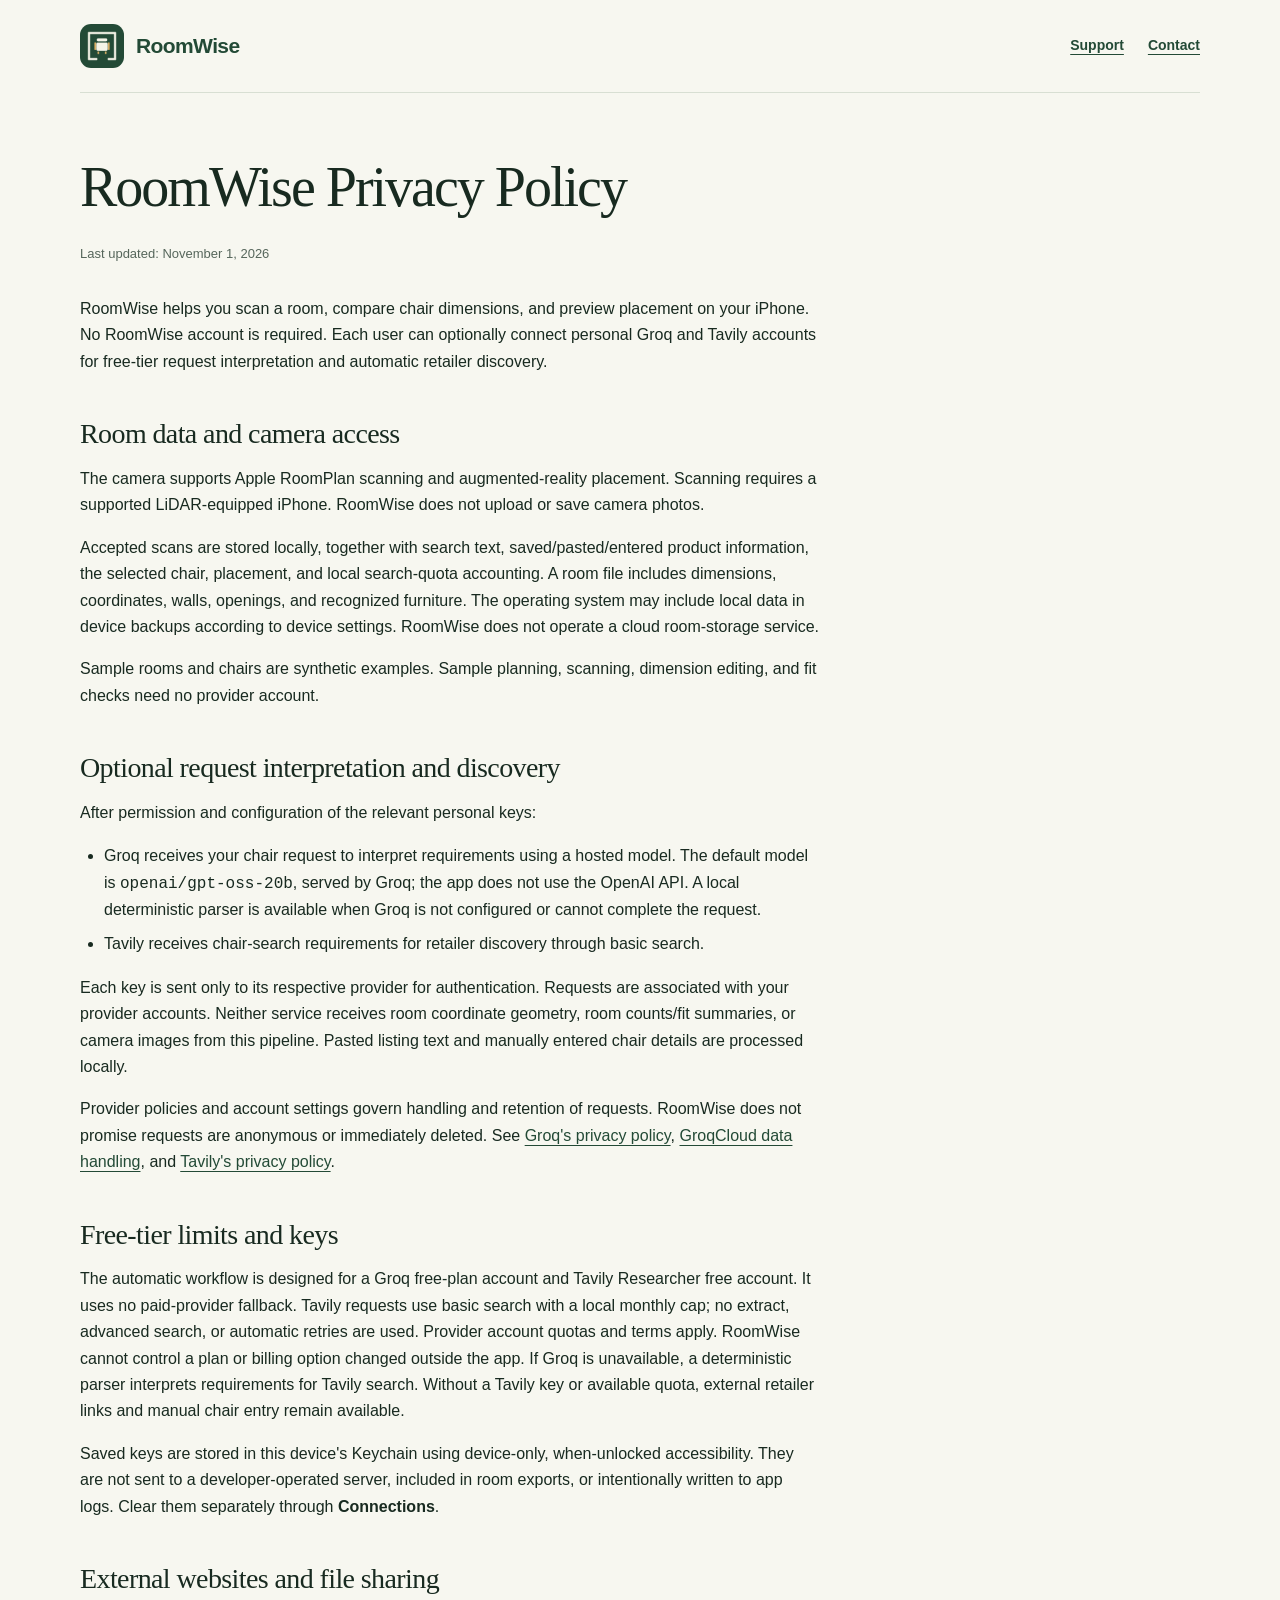
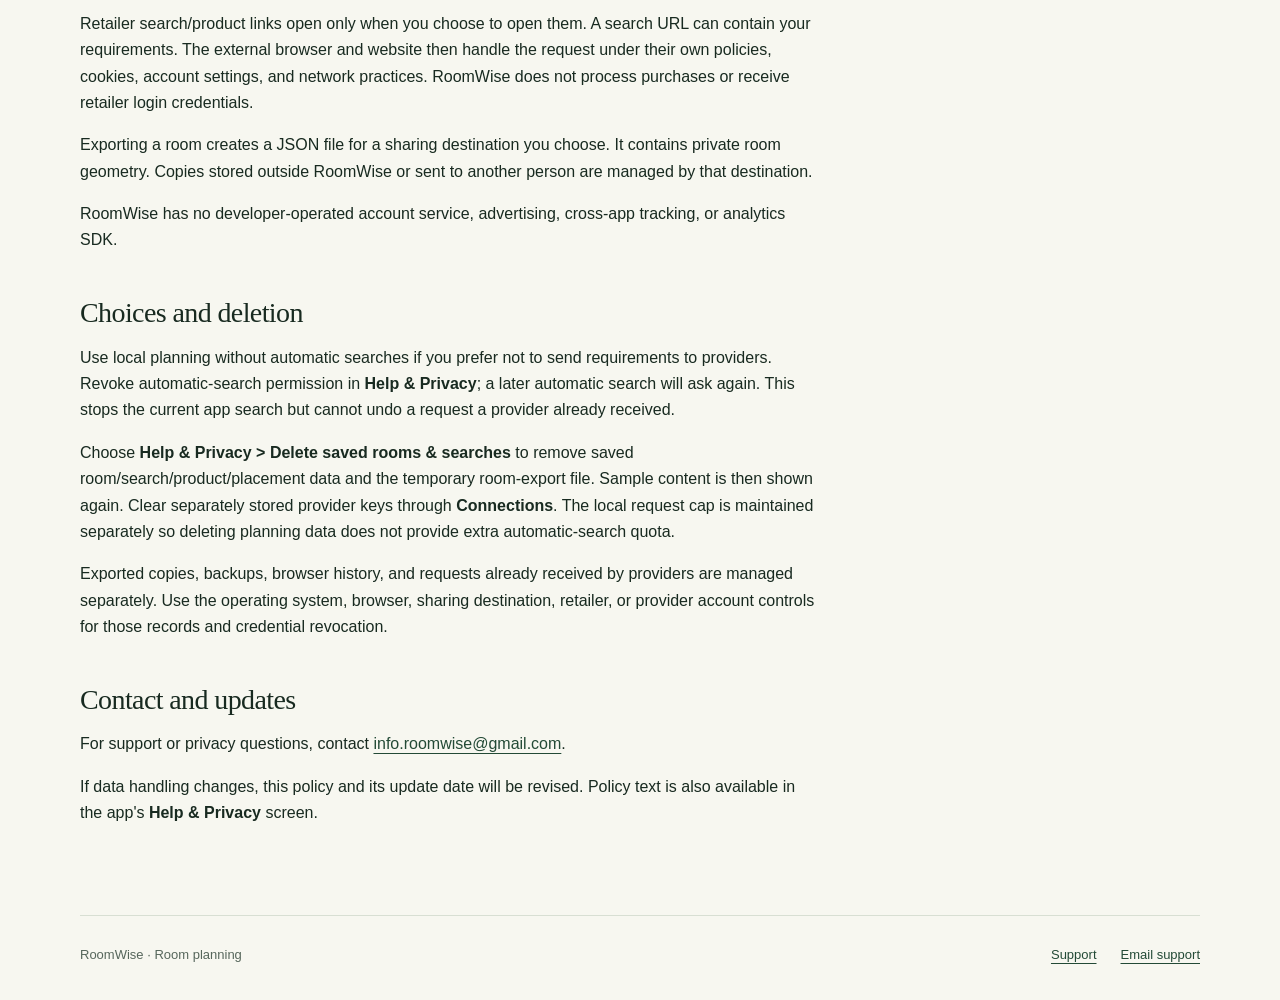
==== docs/store-site/privacy.html @ dbe4f3e3 "Publish RoomWise prototype with documentation and engineering checks" ====
<!doctype html>
<html lang="en">
<head>
  <meta charset="utf-8">
  <meta name="viewport" content="width=device-width, initial-scale=1">
  <meta name="description" content="How RoomWise handles local room data, optional live search, provider API keys, sharing, and deletion.">
  <title>RoomWise — Privacy Policy</title>
  <link rel="icon" href="icon.png" type="image/png">
  <link rel="stylesheet" href="styles.css">
</head>
<body>
  <a class="skip" href="#main">Skip to content</a>
  <div class="wrap">
    <header class="site-header">
      <a class="brand" href="index.html"><img src="icon.png" width="44" height="44" alt="">RoomWise</a>
      <nav class="site-nav" aria-label="Main"><a href="index.html">Support</a><a href="mailto:info.roomwise@gmail.com">Contact</a></nav>
    </header>
    <main class="policy" id="main">
<h1>RoomWise Privacy Policy</h1>
<p class="updated">Last updated: November 1, 2026</p>
<p>RoomWise helps you scan a room, compare chair dimensions, and preview placement on your iPhone. No RoomWise account is required. Each user can optionally connect personal Groq and Tavily accounts for free-tier request interpretation and automatic retailer discovery.</p>
<h2>Room data and camera access</h2>
<p>The camera supports Apple RoomPlan scanning and augmented-reality placement. Scanning requires a supported LiDAR-equipped iPhone. RoomWise does not upload or save camera photos.</p>
<p>Accepted scans are stored locally, together with search text, saved/pasted/entered product information, the selected chair, placement, and local search-quota accounting. A room file includes dimensions, coordinates, walls, openings, and recognized furniture. The operating system may include local data in device backups according to device settings. RoomWise does not operate a cloud room-storage service.</p>
<p>Sample rooms and chairs are synthetic examples. Sample planning, scanning, dimension editing, and fit checks need no provider account.</p>
<h2>Optional request interpretation and discovery</h2>
<p>After permission and configuration of the relevant personal keys:</p>
<ul><li>Groq receives your chair request to interpret requirements using a hosted model. The default model is <code>openai/gpt-oss-20b</code>, served by Groq; the app does not use the OpenAI API. A local deterministic parser is available when Groq is not configured or cannot complete the request.</li><li>Tavily receives chair-search requirements for retailer discovery through basic search.</li></ul>
<p>Each key is sent only to its respective provider for authentication. Requests are associated with your provider accounts. Neither service receives room coordinate geometry, room counts/fit summaries, or camera images from this pipeline. Pasted listing text and manually entered chair details are processed locally.</p>
<p>Provider policies and account settings govern handling and retention of requests. RoomWise does not promise requests are anonymous or immediately deleted. See <a href="https://groq.com/privacy-policy">Groq&#x27;s privacy policy</a>, <a href="https://console.groq.com/docs/your-data">GroqCloud data handling</a>, and <a href="https://www.tavily.com/privacy">Tavily&#x27;s privacy policy</a>.</p>
<h2>Free-tier limits and keys</h2>
<p>The automatic workflow is designed for a Groq free-plan account and Tavily Researcher free account. It uses no paid-provider fallback. Tavily requests use basic search with a local monthly cap; no extract, advanced search, or automatic retries are used. Provider account quotas and terms apply. RoomWise cannot control a plan or billing option changed outside the app. If Groq is unavailable, a deterministic parser interprets requirements for Tavily search. Without a Tavily key or available quota, external retailer links and manual chair entry remain available.</p>
<p>Saved keys are stored in this device&#x27;s Keychain using device-only, when-unlocked accessibility. They are not sent to a developer-operated server, included in room exports, or intentionally written to app logs. Clear them separately through <strong>Connections</strong>.</p>
<h2>External websites and file sharing</h2>
<p>Retailer search/product links open only when you choose to open them. A search URL can contain your requirements. The external browser and website then handle the request under their own policies, cookies, account settings, and network practices. RoomWise does not process purchases or receive retailer login credentials.</p>
<p>Exporting a room creates a JSON file for a sharing destination you choose. It contains private room geometry. Copies stored outside RoomWise or sent to another person are managed by that destination.</p>
<p>RoomWise has no developer-operated account service, advertising, cross-app tracking, or analytics SDK.</p>
<h2>Choices and deletion</h2>
<p>Use local planning without automatic searches if you prefer not to send requirements to providers. Revoke automatic-search permission in <strong>Help &amp; Privacy</strong>; a later automatic search will ask again. This stops the current app search but cannot undo a request a provider already received.</p>
<p>Choose <strong>Help &amp; Privacy &gt; Delete saved rooms &amp; searches</strong> to remove saved room/search/product/placement data and the temporary room-export file. Sample content is then shown again. Clear separately stored provider keys through <strong>Connections</strong>. The local request cap is maintained separately so deleting planning data does not provide extra automatic-search quota.</p>
<p>Exported copies, backups, browser history, and requests already received by providers are managed separately. Use the operating system, browser, sharing destination, retailer, or provider account controls for those records and credential revocation.</p>
<h2>Contact and updates</h2>
<p>For support or privacy questions, contact <a href="mailto:info.roomwise@gmail.com">info.roomwise@gmail.com</a>.</p>
<p>If data handling changes, this policy and its update date will be revised. Policy text is also available in the app&#x27;s <strong>Help &amp; Privacy</strong> screen.</p>
    </main>
    <footer class="site-footer"><span>RoomWise · Room planning</span><div class="footer-links"><a href="index.html">Support</a><a href="mailto:info.roomwise@gmail.com">Email support</a></div></footer>
  </div>
</body>
</html>
---- docs/store-site/styles.css ----
:root{color-scheme:light;--forest:#234a36;--ink:#182a20;--muted:#56665b;--paper:#f7f7f0;--line:#d8dfd3;--accent:#dcb168;--white:#fff;--surface:#eaf0e6}*{box-sizing:border-box}body{margin:0;background:var(--paper);color:var(--ink);font:17px/1.65 -apple-system,BlinkMacSystemFont,"Segoe UI",sans-serif}a{color:var(--forest);text-underline-offset:4px}a:hover{text-decoration-thickness:2px}a:focus-visible,summary:focus-visible{outline:3px solid #9b5b14;outline-offset:5px;border-radius:3px}.wrap{width:min(1120px,calc(100% - 48px));margin:auto}.site-header{display:flex;align-items:center;justify-content:space-between;gap:24px;padding:24px 0;border-bottom:1px solid var(--line)}.brand{display:flex;align-items:center;gap:12px;text-decoration:none;font-size:21px;font-weight:700;letter-spacing:-.6px}.brand img{width:44px;height:44px;border-radius:11px}.site-nav{display:flex;gap:24px;font-size:14px;font-weight:600}.hero{padding:88px 0 72px;display:grid;grid-template-columns:1.45fr 1fr;align-items:center;gap:72px}.eyebrow{font-size:12px;letter-spacing:2px;text-transform:uppercase;font-weight:700;color:var(--forest);margin:0 0 20px}h1,h2,h3{line-height:1.1;letter-spacing:-1.4px}h1{font-family:Georgia,"Times New Roman",serif;font-weight:400;font-size:clamp(46px,6vw,76px);margin:0 0 24px;max-width:700px}.intro{font-size:20px;color:var(--muted);max-width:570px;margin-bottom:0}.contact-card{border-radius:22px;background:var(--forest);color:var(--paper);padding:36px}.contact-card h2{font-size:27px;margin:0 0 16px;letter-spacing:-.6px}.contact-card p{color:#d8e4d5;margin:0 0 28px;font-size:16px}.button{display:inline-flex;justify-content:center;align-items:center;gap:12px;border-radius:9px;padding:13px 18px;background:var(--paper);color:var(--forest);font-weight:650;text-decoration:none;font-size:15px}.contact-card small{display:block;margin-top:16px;color:#d8e4d5;font-size:13px}.facts{display:grid;grid-template-columns:repeat(3,1fr);border-top:1px solid var(--line);border-bottom:1px solid var(--line)}.facts div{padding:26px 24px 26px 0}.facts div+div{border-left:1px solid var(--line);padding-left:28px}.facts strong{display:block;font-size:15px;margin-bottom:4px}.facts span{font-size:14px;color:var(--muted)}.faq{display:grid;grid-template-columns:1fr 2fr;gap:72px;padding:72px 0}.faq h2{font-family:Georgia,"Times New Roman",serif;font-size:40px;font-weight:400;margin:0 0 16px}.faq .aside-copy{color:var(--muted);font-size:16px;max-width:260px}details{padding:22px 0;border-bottom:1px solid var(--line)}details:first-child{padding-top:0}summary{font-weight:650;cursor:pointer;padding-right:20px}details p{color:var(--muted);font-size:16px;margin:16px 0 0}details p+p{margin-top:12px}.note{padding:32px 36px;background:var(--surface);border-radius:16px;margin-bottom:72px}.note h2{font-size:23px;letter-spacing:-.5px;margin:0 0 12px}.note p{margin:0;color:var(--muted);font-size:16px;max-width:900px}.site-footer{border-top:1px solid var(--line);padding:28px 0 36px;display:flex;justify-content:space-between;gap:20px;font-size:13px;color:var(--muted)}.footer-links{display:flex;gap:24px}.policy{max-width:740px;padding:64px 0 72px}.policy h1{font-size:56px;letter-spacing:-2px}.policy h2{font-family:Georgia,"Times New Roman",serif;font-size:28px;font-weight:400;margin:44px 0 16px;letter-spacing:-.6px}.policy p,.policy li{font-size:16px}.policy li+li{margin-top:8px}.policy ul{padding-left:24px}.policy .updated{font-size:13px;color:var(--muted);margin-bottom:32px}.skip{position:absolute;left:-10000px}.skip:focus{left:20px;top:10px;background:white;z-index:1;padding:10px}@media(max-width:760px){.wrap{width:calc(100% - 36px)}.site-header{padding:18px 0}.site-nav{gap:16px;font-size:13px}.brand{font-size:19px;gap:9px}.brand img{width:36px;height:36px}.hero{grid-template-columns:1fr;gap:32px;padding:48px 0}.hero h1{font-size:52px}.intro{font-size:18px}.contact-card{padding:28px}.facts{grid-template-columns:1fr}.facts div,.facts div+div{padding:18px 0;border-left:0}.facts div+div{border-top:1px solid var(--line)}.faq{grid-template-columns:1fr;gap:24px;padding:48px 0}.faq .aside-copy{max-width:unset}.faq h2{font-size:35px}.note{padding:26px;margin-bottom:48px}.site-footer{flex-direction:column;gap:12px}.policy{padding-top:44px}.policy h1{font-size:45px;letter-spacing:-1.5px}}@media(prefers-reduced-motion:reduce){*{scroll-behavior:auto}}
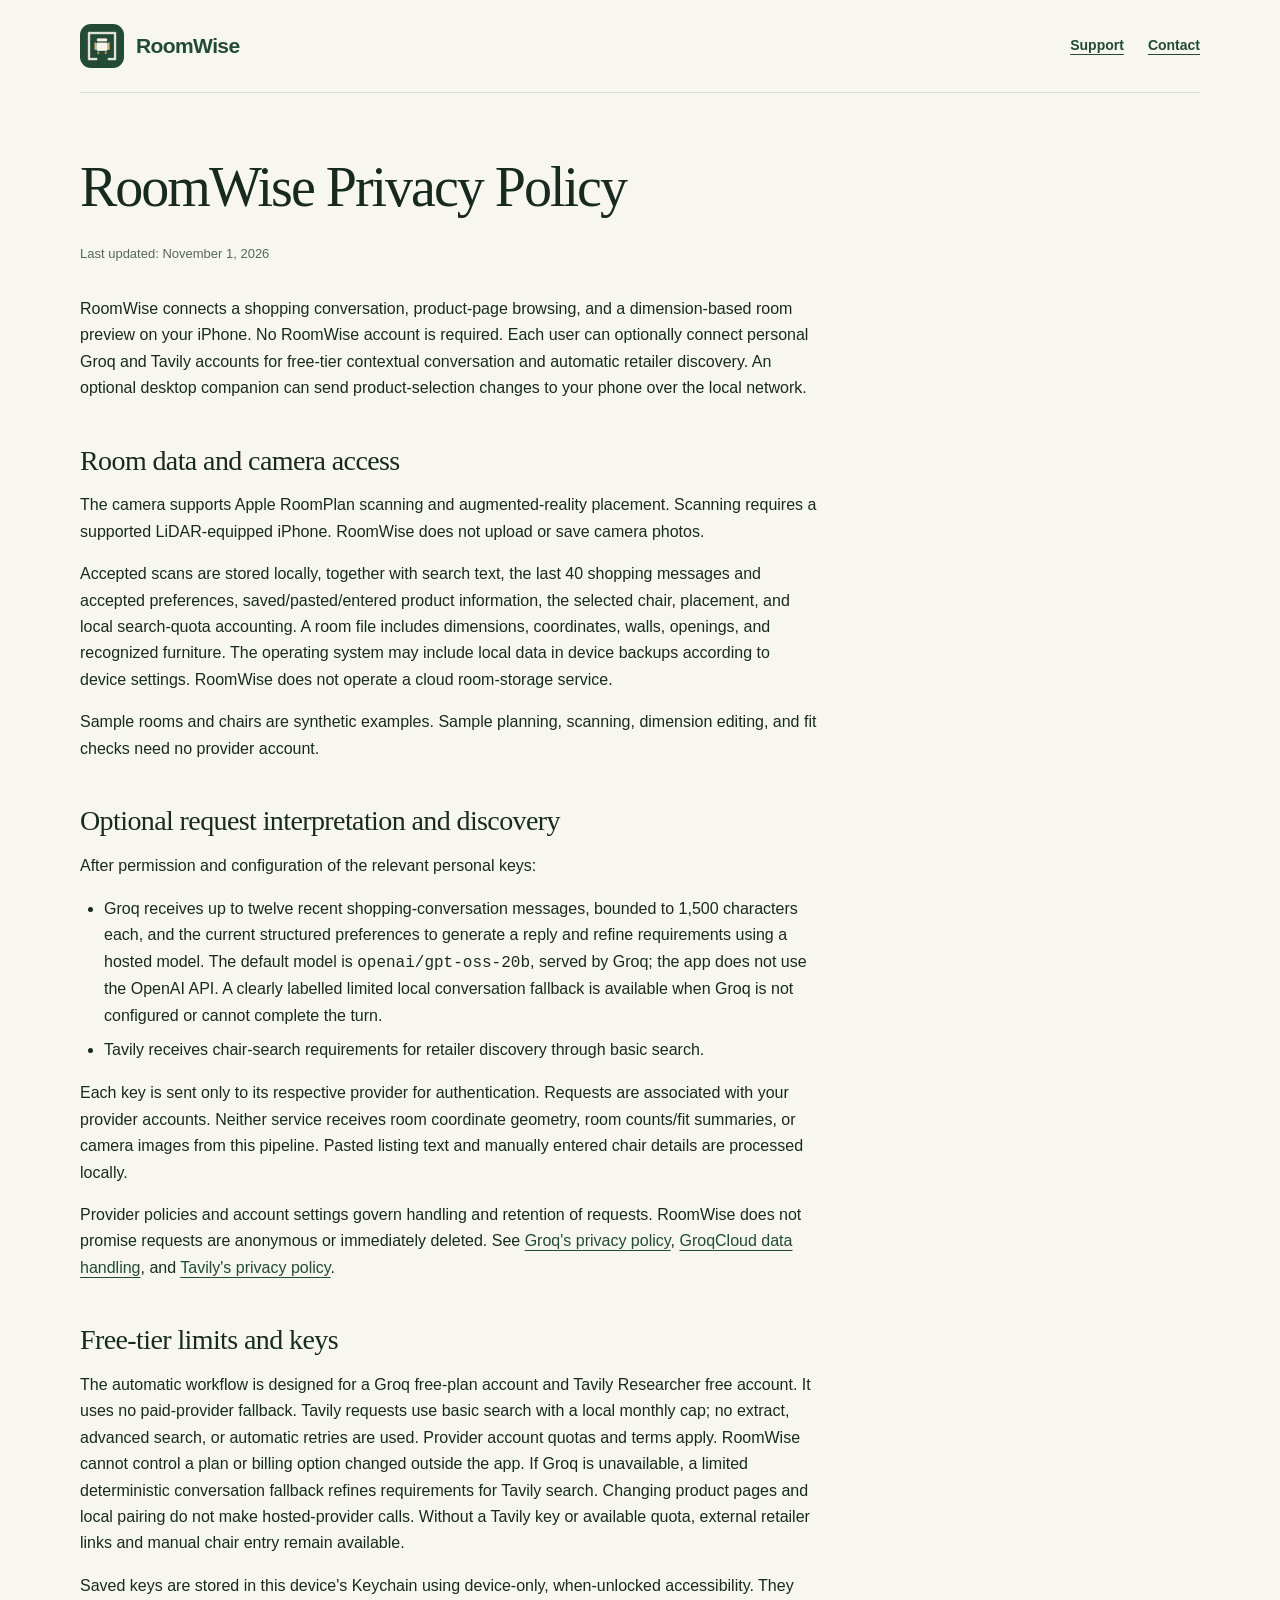
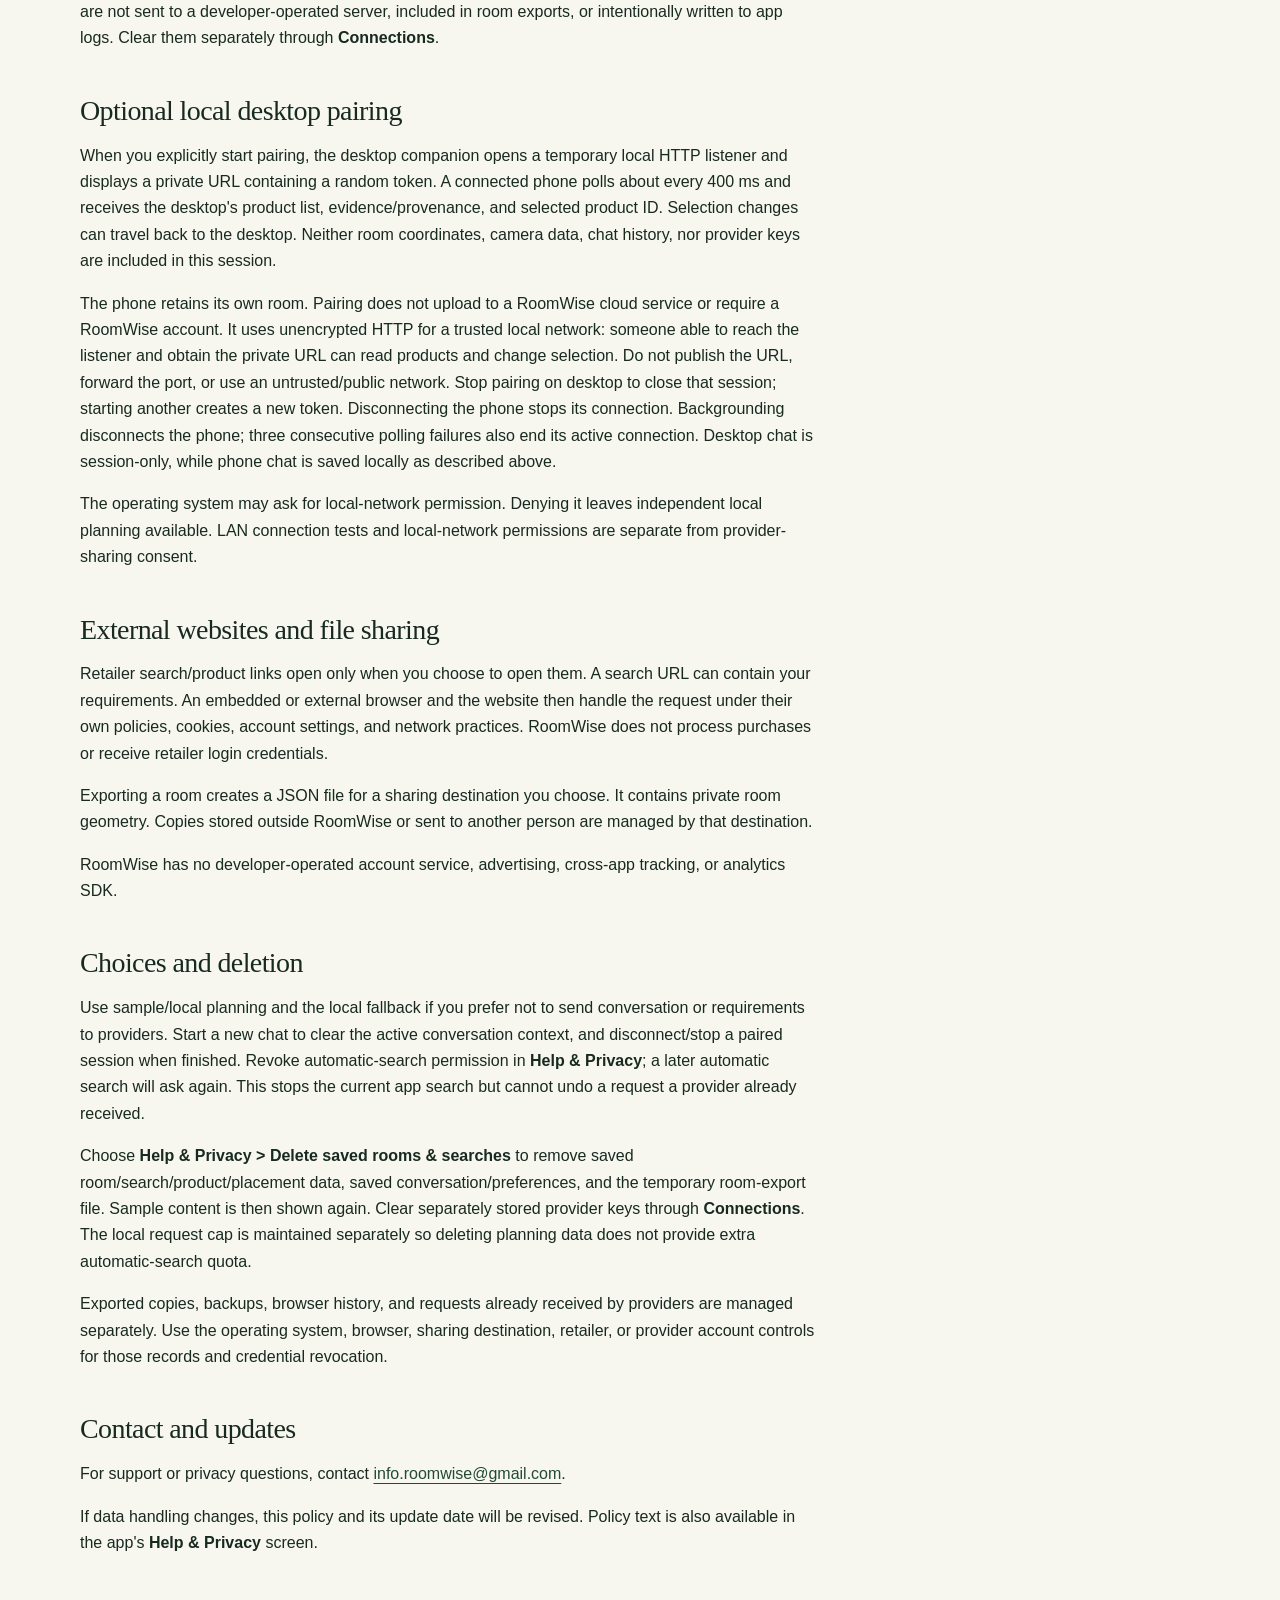
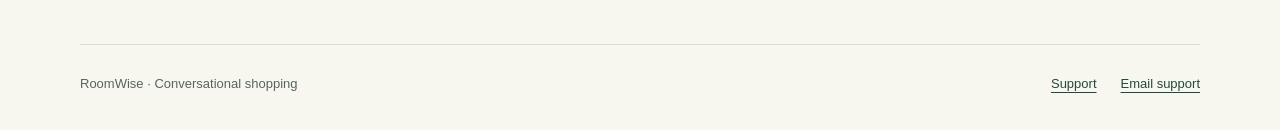
==== commit ab008dd3: "Connect shopping chat, product swipes and live phone previews" ====
--- a/docs/store-site/privacy.html
+++ b/docs/store-site/privacy.html
@@ -3,7 +3,7 @@
 <head>
   <meta charset="utf-8">
   <meta name="viewport" content="width=device-width, initial-scale=1">
-  <meta name="description" content="How RoomWise handles local room data, optional live search, provider API keys, sharing, and deletion.">
+  <meta name="description" content="How RoomWise handles saved chat and room data, hosted conversation/search, temporary local pairing, provider keys, and deletion.">
   <title>RoomWise — Privacy Policy</title>
   <link rel="icon" href="icon.png" type="image/png">
   <link rel="stylesheet" href="styles.css">
@@ -18,32 +18,39 @@
     <main class="policy" id="main">
 <h1>RoomWise Privacy Policy</h1>
 <p class="updated">Last updated: November 1, 2026</p>
-<p>RoomWise helps you scan a room, compare chair dimensions, and preview placement on your iPhone. No RoomWise account is required. Each user can optionally connect personal Groq and Tavily accounts for free-tier request interpretation and automatic retailer discovery.</p>
+<p>RoomWise connects a shopping conversation, product-page browsing, and a dimension-based room preview on your iPhone. No RoomWise account is required. Each user can optionally connect personal Groq and Tavily accounts for free-tier contextual conversation and automatic retailer discovery. An optional desktop companion can send product-selection changes to your phone over the local network.</p>
 <h2>Room data and camera access</h2>
 <p>The camera supports Apple RoomPlan scanning and augmented-reality placement. Scanning requires a supported LiDAR-equipped iPhone. RoomWise does not upload or save camera photos.</p>
-<p>Accepted scans are stored locally, together with search text, saved/pasted/entered product information, the selected chair, placement, and local search-quota accounting. A room file includes dimensions, coordinates, walls, openings, and recognized furniture. The operating system may include local data in device backups according to device settings. RoomWise does not operate a cloud room-storage service.</p>
+<p>Accepted scans are stored locally, together with search text, the last 40 shopping messages and accepted preferences, saved/pasted/entered product information, the selected chair, placement, and local search-quota accounting. A room file includes dimensions, coordinates, walls, openings, and recognized furniture. The operating system may include local data in device backups according to device settings. RoomWise does not operate a cloud room-storage service.</p>
 <p>Sample rooms and chairs are synthetic examples. Sample planning, scanning, dimension editing, and fit checks need no provider account.</p>
 <h2>Optional request interpretation and discovery</h2>
 <p>After permission and configuration of the relevant personal keys:</p>
-<ul><li>Groq receives your chair request to interpret requirements using a hosted model. The default model is <code>openai/gpt-oss-20b</code>, served by Groq; the app does not use the OpenAI API. A local deterministic parser is available when Groq is not configured or cannot complete the request.</li><li>Tavily receives chair-search requirements for retailer discovery through basic search.</li></ul>
+<ul>
+<li>Groq receives up to twelve recent shopping-conversation messages, bounded to 1,500 characters each, and the current structured preferences to generate a reply and refine requirements using a hosted model. The default model is <code>openai/gpt-oss-20b</code>, served by Groq; the app does not use the OpenAI API. A clearly labelled limited local conversation fallback is available when Groq is not configured or cannot complete the turn.</li>
+<li>Tavily receives chair-search requirements for retailer discovery through basic search.</li>
+</ul>
 <p>Each key is sent only to its respective provider for authentication. Requests are associated with your provider accounts. Neither service receives room coordinate geometry, room counts/fit summaries, or camera images from this pipeline. Pasted listing text and manually entered chair details are processed locally.</p>
-<p>Provider policies and account settings govern handling and retention of requests. RoomWise does not promise requests are anonymous or immediately deleted. See <a href="https://groq.com/privacy-policy">Groq&#x27;s privacy policy</a>, <a href="https://console.groq.com/docs/your-data">GroqCloud data handling</a>, and <a href="https://www.tavily.com/privacy">Tavily&#x27;s privacy policy</a>.</p>
+<p>Provider policies and account settings govern handling and retention of requests. RoomWise does not promise requests are anonymous or immediately deleted. See <a href="https://groq.com/privacy-policy">Groq's privacy policy</a>, <a href="https://console.groq.com/docs/your-data">GroqCloud data handling</a>, and <a href="https://www.tavily.com/privacy">Tavily's privacy policy</a>.</p>
 <h2>Free-tier limits and keys</h2>
-<p>The automatic workflow is designed for a Groq free-plan account and Tavily Researcher free account. It uses no paid-provider fallback. Tavily requests use basic search with a local monthly cap; no extract, advanced search, or automatic retries are used. Provider account quotas and terms apply. RoomWise cannot control a plan or billing option changed outside the app. If Groq is unavailable, a deterministic parser interprets requirements for Tavily search. Without a Tavily key or available quota, external retailer links and manual chair entry remain available.</p>
-<p>Saved keys are stored in this device&#x27;s Keychain using device-only, when-unlocked accessibility. They are not sent to a developer-operated server, included in room exports, or intentionally written to app logs. Clear them separately through <strong>Connections</strong>.</p>
+<p>The automatic workflow is designed for a Groq free-plan account and Tavily Researcher free account. It uses no paid-provider fallback. Tavily requests use basic search with a local monthly cap; no extract, advanced search, or automatic retries are used. Provider account quotas and terms apply. RoomWise cannot control a plan or billing option changed outside the app. If Groq is unavailable, a limited deterministic conversation fallback refines requirements for Tavily search. Changing product pages and local pairing do not make hosted-provider calls. Without a Tavily key or available quota, external retailer links and manual chair entry remain available.</p>
+<p>Saved keys are stored in this device's Keychain using device-only, when-unlocked accessibility. They are not sent to a developer-operated server, included in room exports, or intentionally written to app logs. Clear them separately through <strong>Connections</strong>.</p>
+<h2>Optional local desktop pairing</h2>
+<p>When you explicitly start pairing, the desktop companion opens a temporary local HTTP listener and displays a private URL containing a random token. A connected phone polls about every 400 ms and receives the desktop's product list, evidence/provenance, and selected product ID. Selection changes can travel back to the desktop. Neither room coordinates, camera data, chat history, nor provider keys are included in this session.</p>
+<p>The phone retains its own room. Pairing does not upload to a RoomWise cloud service or require a RoomWise account. It uses unencrypted HTTP for a trusted local network: someone able to reach the listener and obtain the private URL can read products and change selection. Do not publish the URL, forward the port, or use an untrusted/public network. Stop pairing on desktop to close that session; starting another creates a new token. Disconnecting the phone stops its connection. Backgrounding disconnects the phone; three consecutive polling failures also end its active connection. Desktop chat is session-only, while phone chat is saved locally as described above.</p>
+<p>The operating system may ask for local-network permission. Denying it leaves independent local planning available. LAN connection tests and local-network permissions are separate from provider-sharing consent.</p>
 <h2>External websites and file sharing</h2>
-<p>Retailer search/product links open only when you choose to open them. A search URL can contain your requirements. The external browser and website then handle the request under their own policies, cookies, account settings, and network practices. RoomWise does not process purchases or receive retailer login credentials.</p>
+<p>Retailer search/product links open only when you choose to open them. A search URL can contain your requirements. An embedded or external browser and the website then handle the request under their own policies, cookies, account settings, and network practices. RoomWise does not process purchases or receive retailer login credentials.</p>
 <p>Exporting a room creates a JSON file for a sharing destination you choose. It contains private room geometry. Copies stored outside RoomWise or sent to another person are managed by that destination.</p>
 <p>RoomWise has no developer-operated account service, advertising, cross-app tracking, or analytics SDK.</p>
 <h2>Choices and deletion</h2>
-<p>Use local planning without automatic searches if you prefer not to send requirements to providers. Revoke automatic-search permission in <strong>Help &amp; Privacy</strong>; a later automatic search will ask again. This stops the current app search but cannot undo a request a provider already received.</p>
-<p>Choose <strong>Help &amp; Privacy &gt; Delete saved rooms &amp; searches</strong> to remove saved room/search/product/placement data and the temporary room-export file. Sample content is then shown again. Clear separately stored provider keys through <strong>Connections</strong>. The local request cap is maintained separately so deleting planning data does not provide extra automatic-search quota.</p>
+<p>Use sample/local planning and the local fallback if you prefer not to send conversation or requirements to providers. Start a new chat to clear the active conversation context, and disconnect/stop a paired session when finished. Revoke automatic-search permission in <strong>Help &amp; Privacy</strong>; a later automatic search will ask again. This stops the current app search but cannot undo a request a provider already received.</p>
+<p>Choose <strong>Help &amp; Privacy &gt; Delete saved rooms &amp; searches</strong> to remove saved room/search/product/placement data, saved conversation/preferences, and the temporary room-export file. Sample content is then shown again. Clear separately stored provider keys through <strong>Connections</strong>. The local request cap is maintained separately so deleting planning data does not provide extra automatic-search quota.</p>
 <p>Exported copies, backups, browser history, and requests already received by providers are managed separately. Use the operating system, browser, sharing destination, retailer, or provider account controls for those records and credential revocation.</p>
 <h2>Contact and updates</h2>
 <p>For support or privacy questions, contact <a href="mailto:info.roomwise@gmail.com">info.roomwise@gmail.com</a>.</p>
-<p>If data handling changes, this policy and its update date will be revised. Policy text is also available in the app&#x27;s <strong>Help &amp; Privacy</strong> screen.</p>
+<p>If data handling changes, this policy and its update date will be revised. Policy text is also available in the app's <strong>Help &amp; Privacy</strong> screen.</p>
     </main>
-    <footer class="site-footer"><span>RoomWise · Room planning</span><div class="footer-links"><a href="index.html">Support</a><a href="mailto:info.roomwise@gmail.com">Email support</a></div></footer>
+    <footer class="site-footer"><span>RoomWise · Conversational shopping</span><div class="footer-links"><a href="index.html">Support</a><a href="mailto:info.roomwise@gmail.com">Email support</a></div></footer>
   </div>
 </body>
 </html>
